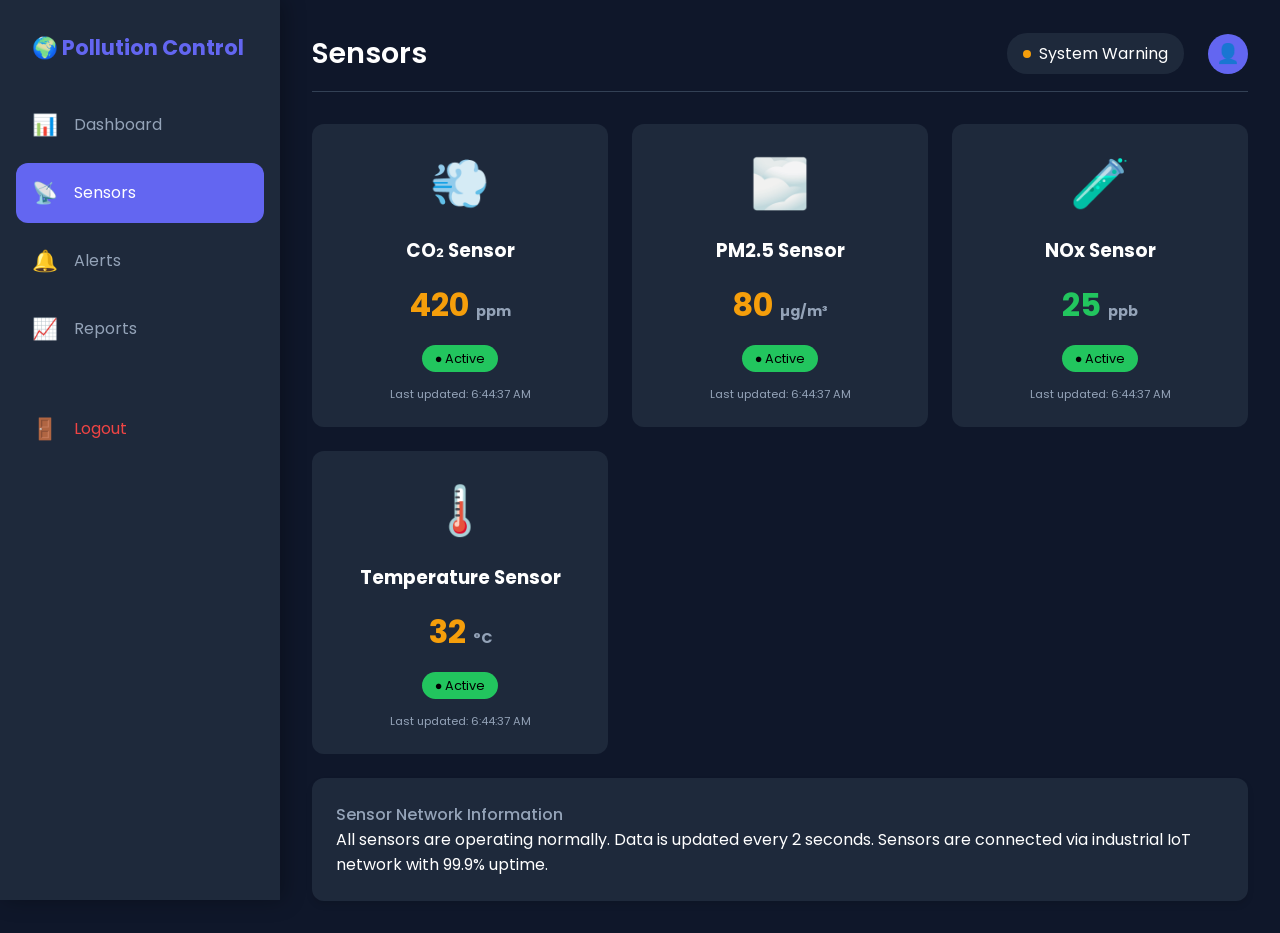
==== sensors.html @ 5259e285 "first commit" ====
<!DOCTYPE html>
<html lang="en">
<head>
    <meta charset="UTF-8">
    <meta name="viewport" content="width=device-width, initial-scale=1.0">
    <title>Sensors - Pollution Control System</title>
    <link rel="preconnect" href="https://fonts.googleapis.com">
    <link rel="preconnect" href="https://fonts.gstatic.com" crossorigin>
    <link href="https://fonts.googleapis.com/css2?family=Poppins:wght@300;400;500;600;700&display=swap" rel="stylesheet">
    <link rel="stylesheet" href="css/style.css">
</head>
<body>
    <div class="app-container">
        <!-- Sidebar -->
        <aside class="sidebar">
            <div class="sidebar-header">
                <h2>🌍 Pollution Control</h2>
            </div>
            <nav class="sidebar-nav">
                <a href="index.html" class="nav-item">
                    <span class="nav-icon">📊</span>
                    <span>Dashboard</span>
                </a>
                <a href="sensors.html" class="nav-item active">
                    <span class="nav-icon">📡</span>
                    <span>Sensors</span>
                </a>
                <a href="alerts.html" class="nav-item">
                    <span class="nav-icon">🔔</span>
                    <span>Alerts</span>
                </a>
                <a href="reports.html" class="nav-item">
                    <span class="nav-icon">📈</span>
                    <span>Reports</span>
                </a>
                <a href="#" class="nav-item logout">
                    <span class="nav-icon">🚪</span>
                    <span>Logout</span>
                </a>
            </nav>
        </aside>

        <!-- Main Content -->
        <main class="main-content">
            <!-- Header -->
            <header class="header">
                <h1 class="page-title">Sensors</h1>
                <div class="header-right">
                    <div class="system-status" id="systemStatus">
                        <span class="status-dot normal"></span>
                        <span>System Normal</span>
                    </div>
                    <div class="user-icon">👤</div>
                </div>
            </header>

            <!-- Sensors Grid -->
            <div class="sensors-grid">
                <div class="sensor-card">
                    <div class="sensor-icon">💨</div>
                    <h3>CO₂ Sensor</h3>
                    <div class="sensor-value" id="sensorCo2">420 <span>ppm</span></div>
                    <div class="sensor-status">
                        <span class="status-badge active">● Active</span>
                    </div>
                    <div class="sensor-time" id="sensorCo2Time">Last updated: Just now</div>
                </div>

                <div class="sensor-card">
                    <div class="sensor-icon">🌫️</div>
                    <h3>PM2.5 Sensor</h3>
                    <div class="sensor-value" id="sensorPm25">80 <span>µg/m³</span></div>
                    <div class="sensor-status">
                        <span class="status-badge active">● Active</span>
                    </div>
                    <div class="sensor-time" id="sensorPm25Time">Last updated: Just now</div>
                </div>

                <div class="sensor-card">
                    <div class="sensor-icon">🧪</div>
                    <h3>NOx Sensor</h3>
                    <div class="sensor-value" id="sensorNox">25 <span>ppb</span></div>
                    <div class="sensor-status">
                        <span class="status-badge active">● Active</span>
                    </div>
                    <div class="sensor-time" id="sensorNoxTime">Last updated: Just now</div>
                </div>

                <div class="sensor-card">
                    <div class="sensor-icon">🌡️</div>
                    <h3>Temperature Sensor</h3>
                    <div class="sensor-value" id="sensorTemp">32 <span>°C</span></div>
                    <div class="sensor-status">
                        <span class="status-badge active">● Active</span>
                    </div>
                    <div class="sensor-time" id="sensorTempTime">Last updated: Just now</div>
                </div>
            </div>

            <!-- Additional Info -->
            <div class="card">
                <h3>Sensor Network Information</h3>
                <p>All sensors are operating normally. Data is updated every 2 seconds. Sensors are connected via industrial IoT network with 99.9% uptime.</p>
            </div>
        </main>
    </div>

    <script src="js/data.js"></script>
    <script src="js/sensors.js"></script>
</body>
</html>
---- css/style.css ----
* {
    margin: 0;
    padding: 0;
    box-sizing: border-box;
}

body {
    font-family: 'Poppins', sans-serif;
    background: #0F172A;
    color: #FFFFFF;
    overflow-x: hidden;
}

/* App Container */
.app-container {
    display: flex;
    min-height: 100vh;
}

/* Sidebar */
.sidebar {
    width: 280px;
    background: #1E293B;
    padding: 2rem 1rem;
    position: fixed;
    height: 100vh;
    overflow-y: auto;
    box-shadow: 4px 0 20px rgba(0, 0, 0, 0.3);
}

.sidebar-header h2 {
    font-size: 1.3rem;
    margin-bottom: 2rem;
    padding-left: 1rem;
    color: #6366F1;
}

.sidebar-nav {
    display: flex;
    flex-direction: column;
    gap: 0.5rem;
}

.nav-item {
    display: flex;
    align-items: center;
    gap: 1rem;
    padding: 0.9rem 1rem;
    color: #94A3B8;
    text-decoration: none;
    border-radius: 12px;
    transition: all 0.3s ease;
}

.nav-item:hover {
    background: #334155;
    color: #FFFFFF;
}

.nav-item.active {
    background: #6366F1;
    color: #FFFFFF;
}

.nav-icon {
    font-size: 1.3rem;
}

.logout {
    margin-top: 2rem;
    color: #EF4444;
}

/* Main Content */
.main-content {
    flex: 1;
    margin-left: 280px;
    padding: 2rem;
    overflow-x: auto;
}

/* Header */
.header {
    display: flex;
    justify-content: space-between;
    align-items: center;
    margin-bottom: 2rem;
    padding-bottom: 1rem;
    border-bottom: 1px solid #334155;
}

.page-title {
    font-size: 1.8rem;
    font-weight: 600;
}

.header-right {
    display: flex;
    align-items: center;
    gap: 1.5rem;
}

.system-status {
    display: flex;
    align-items: center;
    gap: 0.5rem;
    padding: 0.5rem 1rem;
    background: #1E293B;
    border-radius: 20px;
}

.status-dot {
    width: 8px;
    height: 8px;
    border-radius: 50%;
    background: #22C55E;
    animation: pulse 2s infinite;
}

.status-dot.warning {
    background: #F59E0B;
}

.status-dot.critical {
    background: #EF4444;
}

@keyframes pulse {
    0%, 100% { opacity: 1; }
    50% { opacity: 0.5; }
}

.user-icon {
    width: 40px;
    height: 40px;
    background: #6366F1;
    border-radius: 50%;
    display: flex;
    align-items: center;
    justify-content: center;
    font-size: 1.2rem;
    cursor: pointer;
}

/* Zone Selector */
.zone-selector {
    display: flex;
    gap: 1rem;
    margin-bottom: 2rem;
}

.zone-btn {
    padding: 0.7rem 1.5rem;
    background: #1E293B;
    border: none;
    color: #94A3B8;
    border-radius: 10px;
    cursor: pointer;
    font-family: 'Poppins', sans-serif;
    transition: all 0.3s ease;
}

.zone-btn:hover {
    background: #334155;
    color: #FFFFFF;
}

.zone-btn.active {
    background: #6366F1;
    color: #FFFFFF;
}

/* Dashboard Grid */
.dashboard-grid {
    display: flex;
    flex-direction: column;
    gap: 1.5rem;
}

.cards-grid {
    display: grid;
    grid-template-columns: repeat(auto-fit, minmax(250px, 1fr));
    gap: 1.5rem;
}

.card {
    background: #1E293B;
    border-radius: 12px;
    padding: 1.5rem;
    box-shadow: 0 4px 6px rgba(0, 0, 0, 0.1);
}

.card-header {
    display: flex;
    align-items: center;
    gap: 0.5rem;
    margin-bottom: 1rem;
}

.card-icon {
    font-size: 1.8rem;
}

.card h3 {
    font-size: 1rem;
    font-weight: 500;
    color: #94A3B8;
}

.card-value {
    font-size: 2.5rem;
    font-weight: 700;
    margin: 0.5rem 0;
}

.card-unit {
    color: #94A3B8;
    font-size: 0.9rem;
    margin-bottom: 0.5rem;
}

.card-status {
    padding: 0.3rem 0.8rem;
    background: #334155;
    display: inline-block;
    border-radius: 20px;
    font-size: 0.8rem;
}

.card-status[data-status="good"] {
    background: #22C55E;
}

.card-status[data-status="moderate"] {
    background: #F59E0B;
}

.card-status[data-status="high"] {
    background: #EF4444;
}

/* Chart Card */
.chart-card {
    width: 100%;
}

.chart-card canvas {
    max-height: 300px;
    margin-top: 1rem;
}

/* Two Columns */
.two-columns {
    display: grid;
    grid-template-columns: 1fr 1fr;
    gap: 1.5rem;
}

/* Control Items */
.control-item {
    display: flex;
    justify-content: space-between;
    align-items: center;
    padding: 1rem 0;
    border-bottom: 1px solid #334155;
}

.control-item:last-child {
    border-bottom: none;
}

.control-info {
    display: flex;
    gap: 1rem;
    align-items: baseline;
}

.control-status {
    font-weight: 600;
    padding: 0.2rem 0.6rem;
    border-radius: 6px;
    font-size: 0.8rem;
}

.control-status[data-status="on"] {
    background: #22C55E;
    color: #000;
}

.control-status[data-status="off"] {
    background: #EF4444;
    color: #fff;
}

/* Toggle Switch */
.toggle {
    position: relative;
    display: inline-block;
    width: 50px;
    height: 24px;
}

.toggle input {
    opacity: 0;
    width: 0;
    height: 0;
}

.toggle-slider {
    position: absolute;
    cursor: pointer;
    top: 0;
    left: 0;
    right: 0;
    bottom: 0;
    background-color: #334155;
    transition: 0.3s;
    border-radius: 24px;
}

.toggle-slider:before {
    position: absolute;
    content: "";
    height: 18px;
    width: 18px;
    left: 3px;
    bottom: 3px;
    background-color: white;
    transition: 0.3s;
    border-radius: 50%;
}

.toggle input:checked + .toggle-slider {
    background-color: #6366F1;
}

.toggle input:checked + .toggle-slider:before {
    transform: translateX(26px);
}

/* Alerts List */
.alerts-list {
    max-height: 300px;
    overflow-y: auto;
}

.alert-item {
    display: flex;
    gap: 1rem;
    padding: 0.8rem;
    margin-bottom: 0.5rem;
    background: #0F172A;
    border-radius: 8px;
    border-left: 3px solid;
}

.alert-item.critical {
    border-left-color: #EF4444;
}

.alert-item.warning, .alert-item.moderate {
    border-left-color: #F59E0B;
}

.alert-item.normal {
    border-left-color: #22C55E;
}

.alert-item p {
    font-size: 0.9rem;
    margin-bottom: 0.2rem;
}

.alert-item small {
    font-size: 0.7rem;
    color: #94A3B8;
}

.view-all {
    display: inline-block;
    margin-top: 1rem;
    color: #6366F1;
    text-decoration: none;
}

/* Sensors Page */
.sensors-grid {
    display: grid;
    grid-template-columns: repeat(auto-fit, minmax(280px, 1fr));
    gap: 1.5rem;
    margin-bottom: 1.5rem;
}

.sensor-card {
    background: #1E293B;
    border-radius: 12px;
    padding: 1.5rem;
    text-align: center;
}

.sensor-icon {
    font-size: 3rem;
    margin-bottom: 1rem;
}

.sensor-card h3 {
    margin-bottom: 1rem;
}

.sensor-value {
    font-size: 2rem;
    font-weight: 700;
    margin: 1rem 0;
}

.sensor-value span {
    font-size: 0.9rem;
    color: #94A3B8;
}

.sensor-status {
    margin: 1rem 0;
}

.status-badge {
    padding: 0.3rem 0.8rem;
    border-radius: 20px;
    font-size: 0.8rem;
}

.status-badge.active {
    background: #22C55E;
    color: #000;
}

.sensor-time {
    font-size: 0.7rem;
    color: #94A3B8;
}

/* Alerts Page */
.filter-buttons {
    display: flex;
    gap: 1rem;
    margin-bottom: 1.5rem;
}

.filter-btn {
    padding: 0.5rem 1rem;
    background: #1E293B;
    border: none;
    color: #94A3B8;
    border-radius: 8px;
    cursor: pointer;
    transition: all 0.3s ease;
}

.filter-btn.active {
    background: #6366F1;
    color: #FFFFFF;
}

.alerts-full-list {
    display: flex;
    flex-direction: column;
    gap: 0.8rem;
}

/* Reports Page */
.reports-summary {
    display: grid;
    grid-template-columns: repeat(auto-fit, minmax(250px, 1fr));
    gap: 1.5rem;
    margin-bottom: 1.5rem;
}

.summary-card {
    background: #1E293B;
    border-radius: 12px;
    padding: 1.5rem;
    display: flex;
    align-items: center;
    gap: 1rem;
}

.summary-icon {
    font-size: 2.5rem;
}

.summary-info h4 {
    font-size: 0.85rem;
    color: #94A3B8;
    margin-bottom: 0.3rem;
}

.summary-value {
    font-size: 1.5rem;
    font-weight: 600;
}

.stats-table {
    margin-top: 1rem;
}

.stat-row {
    display: flex;
    justify-content: space-between;
    padding: 0.8rem 0;
    border-bottom: 1px solid #334155;
}

/* Responsive */
@media (max-width: 1024px) {
    .sidebar {
        width: 80px;
    }
    
    .sidebar-header h2 {
        display: none;
    }
    
    .nav-item span:last-child {
        display: none;
    }
    
    .main-content {
        margin-left: 80px;
    }
    
    .two-columns {
        grid-template-columns: 1fr;
    }
}

@media (max-width: 768px) {
    .cards-grid {
        grid-template-columns: 1fr;
    }
    
    .zone-selector {
        flex-wrap: wrap;
    }
}
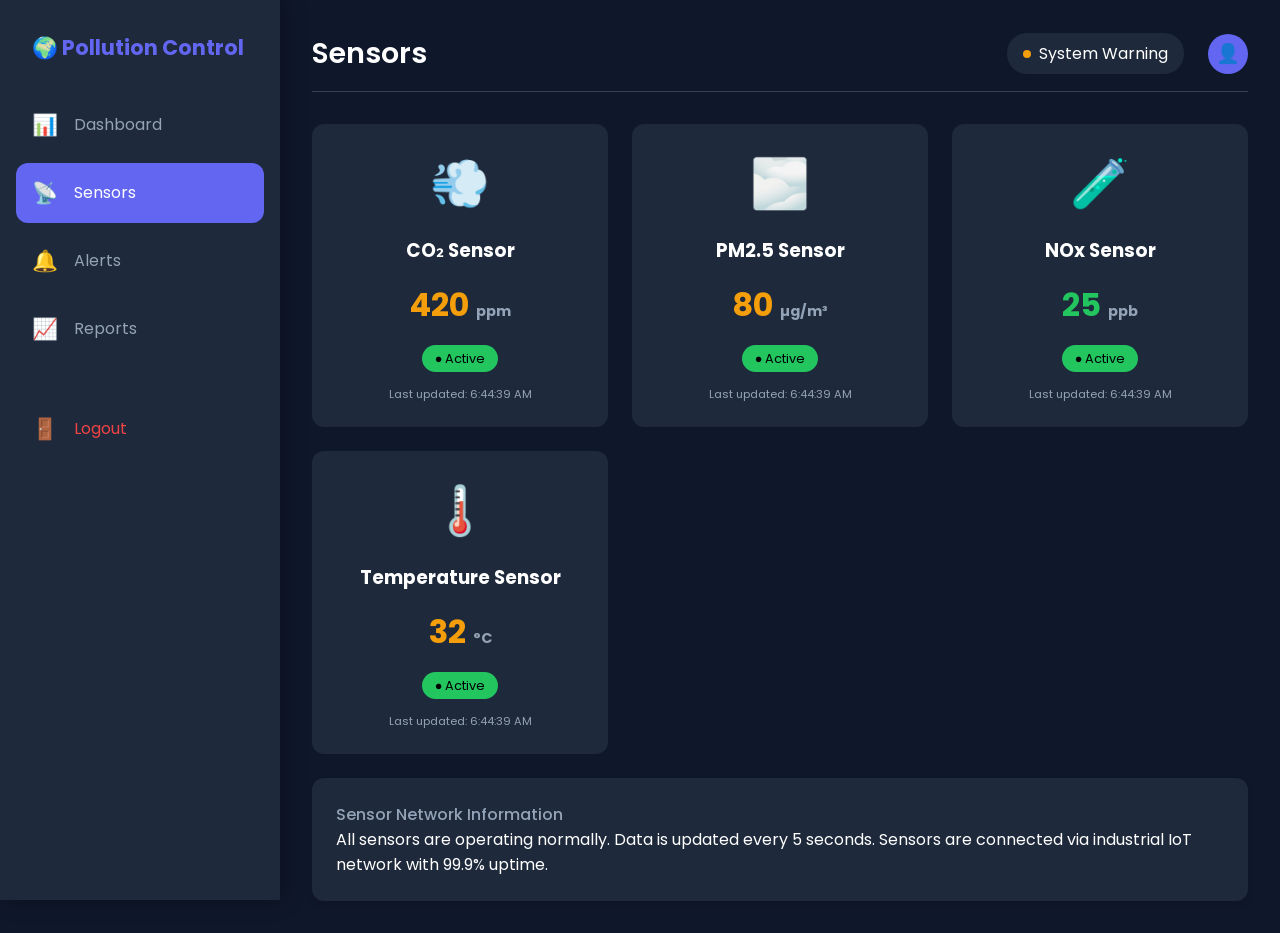
==== commit b7430103: "changes timing of dashboard" ====
--- a/sensors.html
+++ b/sensors.html
@@ -100,7 +100,7 @@
             <!-- Additional Info -->
             <div class="card">
                 <h3>Sensor Network Information</h3>
-                <p>All sensors are operating normally. Data is updated every 2 seconds. Sensors are connected via industrial IoT network with 99.9% uptime.</p>
+                <p>All sensors are operating normally. Data is updated every 5 seconds. Sensors are connected via industrial IoT network with 99.9% uptime.</p>
             </div>
         </main>
     </div>
@@ -108,4 +108,4 @@
     <script src="js/data.js"></script>
     <script src="js/sensors.js"></script>
 </body>
-</html>+</html>
